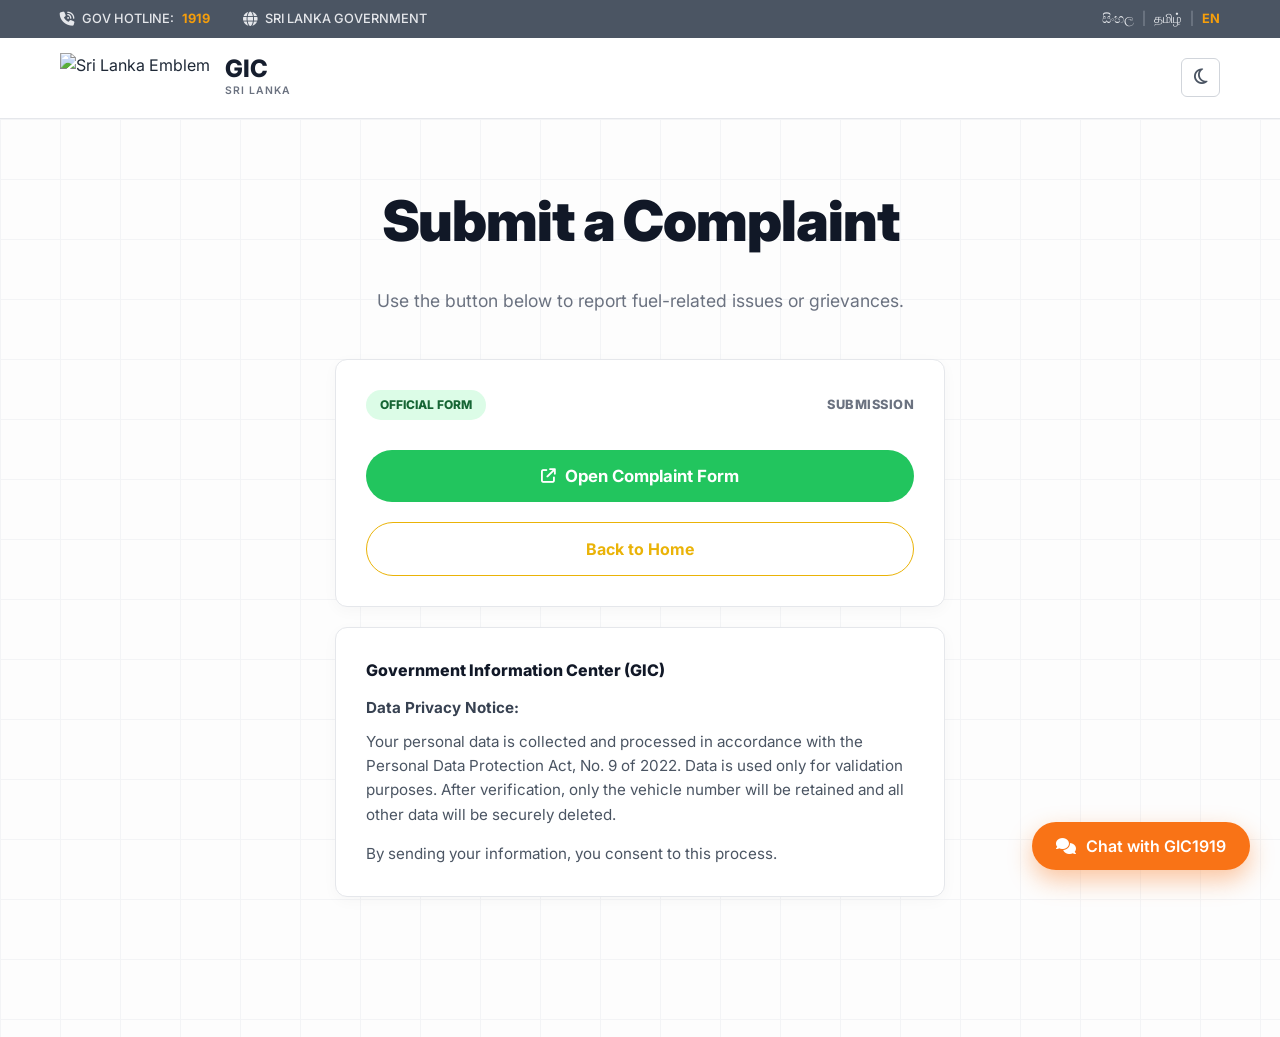
==== complaints.html @ 605a7561 "Initial commit" ====
<!DOCTYPE html>
<html lang="en">
<head>
    <meta charset="UTF-8">
    <meta name="viewport" content="width=device-width, initial-scale=1.0">
    <title>Submit a Complaint - GIC Sri Lanka</title>
    <link rel="stylesheet" href="styles.css">
    <!-- Google Fonts: Inter -->
    <link rel="preconnect" href="https://fonts.googleapis.com">
    <link rel="preconnect" href="https://fonts.gstatic.com" crossorigin>
    <link href="https://fonts.googleapis.com/css2?family=Inter:wght@400;500;600;700;800;900&display=swap" rel="stylesheet">
    <!-- Font Awesome for Icons -->
    <link rel="stylesheet" href="https://cdnjs.cloudflare.com/ajax/libs/font-awesome/6.4.0/css/all.min.css">
</head>
<body>
    <header>
        <div class="top-bar">
            <div class="container top-bar-inner">
                <div class="top-bar-left">
                    <span class="hotline-icon"><i class="fa-solid fa-phone-volume"></i></span>
                    <span class="hotline-text">GOV HOTLINE:</span>
                    <span class="hotline-number">1919</span>
                    <span class="globe-icon"><i class="fa-solid fa-globe"></i></span>
                    <span class="gov-text">SRI LANKA GOVERNMENT</span>
                </div>
                <div class="top-bar-right">
                    <a href="#" class="lang-link">සිංහල</a>
                    <span class="lang-divider">|</span>
                    <a href="#" class="lang-link">தமிழ்</a>
                    <span class="lang-divider">|</span>
                    <a href="#" class="lang-link active">EN</a>
                </div>
            </div>
        </div>
        <div class="logo-bar">
            <div class="container logo-bar-inner" style="display: flex; justify-content: space-between; align-items: center;">
                <div class="logo-container">
                    <img src="https://upload.wikimedia.org/wikipedia/commons/thumb/5/5f/Emblem_of_Sri_Lanka.svg/200px-Emblem_of_Sri_Lanka.svg.png" alt="Sri Lanka Emblem" class="emblem">
                    <div class="logo-text">
                        <h1>GIC</h1>
                        <p>SRI LANKA</p>
                    </div>
                </div>
                <div class="theme-toggle">
                    <button class="btn-icon-outline"><i class="fa-regular fa-moon"></i></button>
                </div>
            </div>
        </div>
    </header>

    <main class="main-content complaint-page-layout">
        <div class="container complaint-container">
            <div class="complaint-header text-center">
                <h2 class="faq-main-title" style="margin-bottom: 25px;">Submit a Complaint</h2>
                <p class="faq-subtitle" style="margin-bottom: 45px;">Use the button below to report fuel-related issues or grievances.</p>
            </div>

            <!-- Complaint Form Card -->
            <div class="complaint-card">
                <div class="complaint-card-header">
                    <span class="badge-official">Official Form</span>
                    <span class="badge-submission">SUBMISSION</span>
                </div>
                
                <button class="btn-open-form">
                    <i class="fa-solid fa-arrow-up-right-from-square" style="font-size: 0.9rem;"></i> Open Complaint Form
                </button>
                
                <a href="index.html" class="btn-back-home text-center">Back to Home</a>
            </div>

            <!-- Privacy Policy Card -->
            <div class="privacy-card">
                <h4 class="privacy-title">Government Information Center (GIC)</h4>
                <p class="privacy-subtitle">Data Privacy Notice:</p>
                <div class="privacy-content">
                    <p>Your personal data is collected and processed in accordance with the Personal Data Protection Act, No. 9 of 2022. Data is used only for validation purposes. After verification, only the vehicle number will be retained and all other data will be securely deleted.</p>
                    <p style="margin-top: 15px;">By sending your information, you consent to this process.</p>
                </div>
            </div>
        </div>
    </main>

    <div class="chat-float">
        <button class="btn-chat" onclick="openChat()">
            <i class="fa-solid fa-comments"></i> Chat with GIC1919
        </button>
    </div>

    <!-- Chat Modal -->
    <div class="chat-modal-overlay" id="chatModal">
        <div class="chat-modal">
            <div class="chat-modal-header">
                <button class="chat-modal-close" onclick="closeChat()"><i class="fa-solid fa-xmark"></i></button>
            </div>
            <div class="chat-modal-body text-center">
                <div class="chat-modal-logo">
                    <div class="gic-circle">
                        <span class="gic-1919">1919</span>
                    </div>
                </div>
                
                <h3 class="chat-modal-title">Please provide following details</h3>
                
                <form class="chat-form">
                    <input type="text" placeholder="Name" class="chat-input">
                    <input type="text" placeholder="Contact Number" class="chat-input">
                    <select class="chat-input" required>
                        <option value="" disabled selected>Select District</option>
                        <option value="colombo">Colombo</option>
                        <option value="gampaha">Gampaha</option>
                    </select>
                    
                    <button type="button" class="btn btn-orange btn-full chat-btn-join">JOIN</button>
                </form>
                
                <button class="btn-disclaimer">DISCLAIMER</button>
            </div>
        </div>
    </div>

    <script>
        function openChat() {
            document.getElementById('chatModal').classList.add('active');
        }
        function closeChat() {
            document.getElementById('chatModal').classList.remove('active');
        }
    </script>
</body>
</html>
---- styles.css ----
/* Base Styles and Resets */
:root {
    --primary-blue: #161e2e;
    --text-dark: #1f2937;
    --text-grey: #6b7280;
    --top-bar-bg: #4b5563; /* Slate grey */
    --top-bar-text: #e5e7eb;
    --yellow: #f59e0b;
    --yellow-hover: #d97706;
    --orange: #f97316;
    --orange-glow: rgba(249, 115, 22, 0.4);
    --border-color: #e5e7eb;
    --grid-bg: #fdfdfd;
    --grid-line: #f3f4f6;
    
    --card-yellow: #fef9c3;
    --card-yellow-border: #fcd34d;
    --card-brown-text: #92400e;
    --card-yellow-gradient: linear-gradient(135deg, #ffffff 0%, #fef3c7 100%);
    
    --blue-header: #3b82f6;
    --blue-header-dark: #2563eb;
    --table-stripe: #f9fafb;
    --blue-border: #bfdbfe;
    
    --font-main: 'Inter', sans-serif;
}

* {
    margin: 0;
    padding: 0;
    box-sizing: border-box;
}

body {
    font-family: var(--font-main);
    color: var(--text-dark);
    background-color: var(--grid-bg);
    line-height: 1.5;
    -webkit-font-smoothing: antialiased;
}

a {
    text-decoration: none;
    color: inherit;
}

ul {
    list-style: none;
}

.container {
    max-width: 1200px;
    margin: 0 auto;
    padding: 0 20px;
}

.text-center {
    text-align: center;
}

/* Header & Top Bar */
header {
    background-color: #fff;
    width: 100%;
}

.top-bar {
    background-color: var(--top-bar-bg);
    color: var(--top-bar-text);
    font-size: 0.8rem;
    font-weight: 500;
    padding: 8px 0;
}

.top-bar-inner {
    display: flex;
    justify-content: space-between;
    align-items: center;
}

.top-bar-left, .top-bar-right {
    display: flex;
    align-items: center;
    gap: 8px;
}

.hotline-icon {
    font-size: 0.9rem;
}

.hotline-number {
    color: var(--yellow);
    font-weight: 700;
    margin-right: 15px;
}

.globe-icon {
    font-size: 0.9rem;
    margin-left: 10px;
}

.lang-link {
    transition: color 0.2s;
}

.lang-link:hover {
    color: #fff;
}

.lang-divider {
    color: #9ca3af;
    font-weight: 300;
}

.lang-link.active {
    color: var(--yellow);
    font-weight: 700;
}

/* Logo Bar */
.logo-bar {
    border-bottom: 1px solid var(--border-color);
    padding: 15px 0;
    background: #fff;
}

.logo-container {
    display: flex;
    align-items: center;
    gap: 15px;
}

.emblem {
    height: 50px;
    width: auto;
}

.logo-text h1 {
    font-size: 1.5rem;
    font-weight: 800;
    color: var(--primary-blue);
    line-height: 1;
    margin-bottom: 2px;
}

.logo-text p {
    font-size: 0.65rem;
    font-weight: 600;
    color: var(--text-grey);
    letter-spacing: 1px;
}

/* Main Content & Grid Background */
.main-content {
    background-image: 
        linear-gradient(to right, var(--grid-line) 1px, transparent 1px),
        linear-gradient(to bottom, var(--grid-line) 1px, transparent 1px);
    background-size: 60px 60px;
    min-height: calc(100vh - 120px);
    padding-bottom: 80px;
}

/* Hero Section */
.hero-section {
    padding: 60px 20px 40px;
}

.status-indicator {
    display: flex;
    justify-content: center;
    margin-bottom: 20px;
}

.status-dot {
    width: 24px;
    height: 12px;
    background-color: #fff;
    border: 1px solid #e5e7eb;
    border-radius: 10px;
    position: relative;
    box-shadow: 0 1px 3px rgba(0,0,0,0.05);
}

.status-dot::after {
    content: '';
    position: absolute;
    width: 6px;
    height: 6px;
    background-color: #22c55e; /* green */
    border-radius: 50%;
    top: 50%;
    left: 50%;
    transform: translate(-50%, -50%);
}

.main-title {
    font-size: 3rem;
    font-weight: 900;
    color: #111827;
    margin-bottom: 15px;
    letter-spacing: -0.02em;
}

.subtitle {
    font-size: 1.1rem;
    color: var(--text-grey);
    margin-bottom: 40px;
    max-width: 600px;
    margin-left: auto;
    margin-right: auto;
}

.action-buttons {
    display: flex;
    justify-content: center;
    gap: 15px;
    margin-bottom: 40px;
}

.btn {
    padding: 12px 24px;
    border: none;
    border-radius: 6px;
    font-size: 0.95rem;
    font-weight: 700;
    cursor: pointer;
    display: inline-flex;
    align-items: center;
    gap: 8px;
    transition: all 0.2s;
    font-family: inherit;
}

.btn-orange {
    background-color: var(--orange);
    color: #fff;
    box-shadow: 0 4px 6px rgba(0,0,0,0.1);
}

.btn-orange:hover {
    background-color: #ea580c;
    transform: translateY(-1px);
}

.btn-glow {
    box-shadow: 0 10px 20px -5px var(--orange-glow), 0 0 15px 5px var(--orange-glow);
}

/* Sections Global */
.section-header {
    margin-bottom: 30px;
    display: flex;
    flex-direction: column;
    align-items: center;
}

.section-title {
    font-size: 1.05rem;
    font-weight: 800;
    color: #1e3a8a; /* Dark Blue */
    letter-spacing: 1px;
    text-transform: uppercase;
    margin-bottom: 8px;
}

.underline {
    height: 3px;
    width: 30px;
    border-radius: 2px;
}

.yellow-underline {
    background-color: var(--yellow);
}

.blue-underline {
    background-color: var(--blue-header);
}

/* Notices Cards Grid */
.notices-section {
    padding: 20px 0 60px;
}

.cards-grid-wrapper {
    position: relative;
    max-width: 100vw;
    overflow: hidden;
    -webkit-mask-image: linear-gradient(to right, transparent, black 15%, black 85%, transparent);
    mask-image: linear-gradient(to right, transparent, black 15%, black 85%, transparent);
}

.cards-grid {
    display: flex;
    gap: 20px;
    overflow-x: auto;
    scroll-snap-type: x mandatory;
    padding: 20px 40px;
    scroll-behavior: smooth;
    /* Hide scrollbar */
    -ms-overflow-style: none;  
    scrollbar-width: none;  
}

.cards-grid::-webkit-scrollbar {
    display: none;
}

.notice-card {
    flex: 0 0 calc(60% - 20px);
    scroll-snap-align: center;
    background: var(--card-yellow-gradient);
    border: 2px solid var(--card-yellow-border);
    border-radius: 12px;
    padding: 25px;
    box-shadow: 0 10px 25px -5px rgba(252, 211, 77, 0.4);
    min-height: 180px;
}

.card-title {
    color: var(--card-brown-text);
    font-size: 1.05rem;
    font-weight: 800;
    margin-bottom: 15px;
    display: flex;
    align-items: flex-start;
    gap: 10px;
    text-transform: uppercase;
}

.card-title i {
    color: var(--yellow);
    font-size: 1.1rem;
    margin-top: 2px;
}

.card-text {
    font-size: 0.95rem;
    color: #374151;
    line-height: 1.6;
}

.light-text {
    color: #6b7280;
    font-weight: 500;
}

/* Special Notices Tables Grid */
.special-notices-section {
    padding: 20px 0 80px;
}

.tables-grid-wrapper {
    position: relative;
    max-width: 100vw;
    overflow: hidden;
    -webkit-mask-image: linear-gradient(to right, transparent, black 10%, black 90%, transparent);
    mask-image: linear-gradient(to right, transparent, black 10%, black 90%, transparent);
}

.tables-grid {
    display: flex;
    gap: 30px;
    overflow-x: auto;
    scroll-snap-type: x mandatory;
    padding: 20px 40px;
    scroll-behavior: smooth;
    -ms-overflow-style: none;
    scrollbar-width: none;
}

.tables-grid::-webkit-scrollbar {
    display: none;
}

.table-card {
    flex: 0 0 calc(70% - 30px);
    scroll-snap-align: center;
    background-color: #ffffff;
    border-radius: 16px;
    overflow: hidden;
    box-shadow: 0 4px 25px rgba(0, 0, 0, 0.06);
    transition: transform 0.3s cubic-bezier(0.4, 0, 0.2, 1), box-shadow 0.3s cubic-bezier(0.4, 0, 0.2, 1);
}

.table-card:hover {
    transform: translateY(-4px);
    box-shadow: 0 12px 35px rgba(0, 0, 0, 0.1);
}

.border-blue {
    border: 1px solid var(--blue-border);
}

.light-grey-bg {
    background-color: #fafafa;
    border: 1px solid #f3f4f6;
}

.table-card-header {
    background: linear-gradient(135deg, var(--blue-header-dark) 0%, var(--blue-header) 100%);
    color: #fff;
    padding: 20px 24px;
}

.table-card-header h4 {
    font-size: 0.95rem;
    font-weight: 700;
    margin: 0;
    display: flex;
    align-items: center;
    gap: 10px;
    text-transform: uppercase;
}

.table-responsive {
    width: 100%;
    overflow-x: auto;
}

.data-table {
    width: 100%;
    border-collapse: collapse;
    text-align: left;
}

.data-table th, .data-table td {
    padding: 18px 24px;
    font-size: 0.95rem;
}

.data-table th {
    background-color: #1e3a8a; /* darker elegant blue */
    color: #f8fafc;
    font-weight: 700;
    text-transform: uppercase;
    font-size: 0.85rem;
    letter-spacing: 0.5px;
    border-bottom: 2px solid #3b82f6;
}

.data-table tr {
    transition: background-color 0.2s ease-in-out;
}

.data-table tr:hover td {
    background-color: #eff6ff !important;
}

.data-table tr.stripe td {
    background-color: var(--table-stripe);
}

.data-table td {
    color: #374151;
    font-weight: 500;
    border-bottom: 1px solid #e5e7eb;
}

/* Text Card Variant in Tables Grid */
.text-card-blue {
    background-color: #f4faff;
    border: 3px solid #3b82f6;
    padding: 30px;
    display: flex;
    flex-direction: column;
    gap: 15px;
}

.text-card-title {
    color: #2563eb;
    font-size: 1.05rem;
    font-weight: 800;
    text-transform: uppercase;
    display: flex;
    align-items: center;
    gap: 10px;
}

.text-card-title i {
    color: #9ca3af;
    font-size: 1.2rem;
}

.text-card-content p {
    color: #374151;
    font-size: 0.95rem;
    line-height: 1.6;
    margin-bottom: 16px;
    font-weight: 600;
}

.text-card-content p:last-child {
    margin-bottom: 0;
}

.text-card-content a, .text-card-content u {
    color: #1f2937;
    text-decoration: underline;
    text-decoration-thickness: 2px;
}

/* Floating Chat Button */
.chat-float {
    position: fixed;
    bottom: 30px;
    right: 30px;
    z-index: 100;
}

.btn-chat {
    background-color: var(--orange);
    color: #fff;
    border: none;
    border-radius: 30px;
    padding: 14px 24px;
    font-size: 1rem;
    font-weight: 600;
    cursor: pointer;
    box-shadow: 0 10px 25px rgba(249, 115, 22, 0.4);
    display: flex;
    align-items: center;
    gap: 10px;
    font-family: inherit;
    transition: transform 0.2s, box-shadow 0.2s;
}

.btn-chat:hover {
    transform: translateY(-2px);
    box-shadow: 0 15px 30px rgba(249, 115, 22, 0.5);
}

/* Responsive adjustments */
@media (max-width: 992px) {
    .notice-card {
        flex: 0 0 calc(85% - 20px);
    }
    .table-card {
        flex: 0 0 calc(90% - 30px);
    }
}

@media (max-width: 768px) {
    .main-title {
        font-size: 2.2rem;
    }
    
    .action-buttons {
        flex-direction: column;
        align-items: center;
    }
    
    .btn {
        width: 100%;
        max-width: 300px;
        justify-content: center;
    }
    
    .top-bar-inner {
        flex-direction: column;
        gap: 10px;
    }
}

/* -------------------------------------- */
/* Complaints Page Specific Styles        */
/* -------------------------------------- */

.complaint-page-layout {
    display: flex;
    flex-direction: column;
    align-items: center;
    padding-top: 60px;
}

.complaint-container {
    max-width: 650px;
    width: 100%;
}

.complaint-card {
    background-color: #ffffff;
    border-radius: 12px;
    padding: 30px;
    box-shadow: 0 4px 15px rgba(0,0,0,0.03);
    margin-bottom: 20px;
    display: flex;
    flex-direction: column;
    gap: 20px;
    border: 1px solid #e5e7eb;
}

.complaint-card-header {
    display: flex;
    justify-content: space-between;
    align-items: center;
    margin-bottom: 10px;
}

.badge-official {
    background-color: #dcfce7;
    color: #166534;
    padding: 6px 14px;
    border-radius: 50px;
    font-size: 0.75rem;
    font-weight: 800;
    text-transform: uppercase;
}

.badge-submission {
    color: #6b7280;
    font-size: 0.8rem;
    font-weight: 800;
    text-transform: uppercase;
    letter-spacing: 0.5px;
}

.btn-open-form {
    background-color: #22c55e;
    color: #ffffff;
    border: none;
    border-radius: 50px;
    padding: 16px;
    font-size: 1.05rem;
    font-weight: 700;
    cursor: pointer;
    display: flex;
    justify-content: center;
    align-items: center;
    gap: 10px;
    font-family: inherit;
    transition: background-color 0.2s;
}

.btn-open-form:hover {
    background-color: #16a34a;
}

.btn-back-home {
    background-color: #ffffff;
    color: #eab308; /* Soft golden orange */
    border: 1px solid #eab308;
    border-radius: 50px;
    padding: 14px;
    font-size: 1rem;
    font-weight: 700;
    cursor: pointer;
    font-family: inherit;
    text-decoration: none;
    transition: all 0.2s;
}

.btn-back-home:hover {
    background-color: #fefce8;
}

.privacy-card {
    background-color: #ffffff;
    border-radius: 12px;
    padding: 30px;
    box-shadow: 0 4px 15px rgba(0,0,0,0.03);
    border: 1px solid #e5e7eb;
    margin-bottom: 60px;
}

.privacy-title {
    font-size: 1rem;
    font-weight: 800;
    color: #111827;
    margin-bottom: 15px;
}

.privacy-subtitle {
    font-size: 0.95rem;
    font-weight: 700;
    color: #374151;
    margin-bottom: 10px;
}

.privacy-content {
    color: #4b5563;
    font-size: 0.95rem;
    line-height: 1.6;
}

/* -------------------------------------- */
/* Contact Page Specific Styles           */
/* -------------------------------------- */

.email-link {
    color: #1e3a8a;
    font-weight: 800;
    font-size: 1.1rem;
    text-decoration: underline;
    text-decoration-thickness: 2px;
}

.email-link:hover {
    color: #1e40af;
}

.contact-list {
    padding-left: 20px;
    margin-bottom: 15px;
}

.contact-list li {
    margin-bottom: 8px;
    color: #374151; /* Explicitly grey for the bullets */
}

.contact-list li strong {
    color: #1f2937;
}

/* -------------------------------------- */
/* Chat Modal Specific Styles             */
/* -------------------------------------- */

.chat-modal-overlay {
    position: fixed;
    top: 0;
    left: 0;
    width: 100%;
    height: 100%;
    background-color: rgba(0, 0, 0, 0.4);
    display: flex;
    justify-content: center;
    align-items: center;
    z-index: 1000;
    opacity: 0;
    visibility: hidden;
    transition: opacity 0.3s, visibility 0.3s;
}

.chat-modal-overlay.active {
    opacity: 1;
    visibility: visible;
}

.chat-modal {
    background-color: #ffffff;
    width: 100%;
    max-width: 400px;
    border-radius: 4px;
    box-shadow: 0 10px 25px rgba(0, 0, 0, 0.2);
    overflow: hidden;
    position: relative;
    transform: translateY(20px);
    transition: transform 0.3s;
}

.chat-modal-overlay.active .chat-modal {
    transform: translateY(0);
}

.chat-modal-header {
    background-color: #f97316; /* Orange hover equivalent */
    height: 40px;
    display: flex;
    justify-content: flex-end;
    align-items: center;
    padding: 0 15px;
}

.chat-modal-close {
    background: transparent;
    border: none;
    color: #431407; /* Dark reddish brown for X */
    font-size: 1.2rem;
    font-weight: 900;
    cursor: pointer;
}

.chat-modal-body {
    padding: 30px;
    background-color: #f8fafc;
}

.chat-modal-logo {
    display: flex;
    justify-content: center;
    margin-bottom: 25px;
}

.gic-circle {
    width: 90px;
    height: 90px;
    border-radius: 50%;
    background-color: #f97316;
    display: flex;
    justify-content: center;
    align-items: center;
    border: 4px solid #f97316;
}

.gic-circle::before {
    content: '';
    position: absolute;
    width: 82px;
    height: 82px;
    background-color: #ffffff;
    border-radius: 50%;
}

.gic-1919 {
    position: relative;
    font-size: 2.2rem;
    font-weight: 900;
    color: #000;
    z-index: 1;
    letter-spacing: -2px;
}

.chat-modal-title {
    color: #f97316;
    font-size: 1.15rem;
    font-weight: 500;
    margin-bottom: 20px;
}

.chat-form {
    display: flex;
    flex-direction: column;
    gap: 15px;
    margin-bottom: 30px;
}

.chat-input {
    width: 100%;
    padding: 12px 15px;
    border: 1px solid #d1d5db;
    border-radius: 4px;
    font-size: 1rem;
    font-family: inherit;
    color: #4b5563;
    background-color: #ffffff;
}

.chat-input::placeholder {
    color: #6b7280;
}

.chat-input:focus {
    outline: none;
    border-color: #f97316;
}

.chat-btn-join {
    padding: 14px;
    border-radius: 4px;
    font-size: 1rem;
    margin-top: 5px;
    box-shadow: 0 4px 6px rgba(249, 115, 22, 0.2);
}

.btn-disclaimer {
    background-color: #ffffff;
    border: 1px solid #e5e7eb;
    padding: 10px 20px;
    border-radius: 4px;
    color: #111827;
    font-size: 0.9rem;
    font-weight: 500;
    cursor: pointer;
    font-family: inherit;
    transition: background-color 0.2s;
}

.btn-disclaimer:hover {
    background-color: #f3f4f6;
}

/* -------------------------------------- */
/* Minimal Special Notices Section        */
/* -------------------------------------- */
.minimal-grid {
    display: grid;
    grid-template-columns: repeat(3, 1fr);
    gap: 40px;
    align-items: start;
}

@media (max-width: 992px) {
    .minimal-grid {
        grid-template-columns: 1fr;
        gap: 50px;
    }
}

.minimal-col {
    display: flex;
    flex-direction: column;
    gap: 15px;
}

.minimal-col-header {
    margin-bottom: 8px;
}

.minimal-col-header h4 {
    font-size: 0.85rem;
    font-weight: 800;
    color: #1f2937;
    line-height: 1.4;
    margin-top: 5px;
}

.minimal-table {
    width: 100%;
    border-collapse: collapse;
    font-size: 0.85rem;
}

.minimal-table th, .minimal-table td {
    padding: 6px 4px;
    vertical-align: top;
    line-height: 1.4;
}

.minimal-table th {
    font-weight: 800;
    color: #1f2937;
    text-align: center;
}

.minimal-table td {
    color: #4b5563;
    text-align: center;
}

.minimal-table td:first-child {
    text-align: left;
}

.minimal-text-content {
    font-size: 0.85rem;
    color: #4b5563;
    line-height: 1.6;
}

.minimal-text-content p {
    margin-bottom: 12px;
}

/* -------------------------------------- */
/* Styled Tables Section                  */
/* -------------------------------------- */

.table-card {
    background-color: #ffffff;
    border: 1px solid #e5e7eb;
    border-left: 5px solid #2563eb;
    border-radius: 12px;
    padding: 25px;
    box-shadow: 0 4px 6px rgba(0,0,0,0.02);
    display: flex;
    flex-direction: column;
    gap: 20px;
}

.table-card-title {
    display: flex;
    align-items: center;
    gap: 8px;
    color: #2563eb;
    font-size: 1.1rem;
    font-weight: 900;
    text-transform: uppercase;
}

.table-card-title i {
    color: #9ca3af;
    font-size: 1.2rem;
}

.styled-table-wrapper {
    width: 100%;
    overflow-x: auto;
}

.styled-table {
    width: 100%;
    border-collapse: collapse;
    border-radius: 6px;
    overflow: hidden;
    min-width: 600px;
}

.styled-table thead tr {
    background-color: #1d4ed8;
    color: #ffffff;
    text-align: left;
}

.styled-table th {
    padding: 14px 16px;
    font-size: 0.9rem;
    font-weight: 700;
    border-right: 1px solid rgba(255,255,255,0.2);
}

.styled-table th:last-child {
    border-right: none;
}

.styled-table tbody tr {
    background-color: #ffffff;
    border-bottom: 1px solid #f3f4f6;
}

.styled-table tbody tr:last-child {
    border-bottom: none;
}

.styled-table td {
    padding: 14px 16px;
    font-size: 0.9rem;
    color: #4b5563;
    font-weight: 600;
}

.styled-table td:first-child {
    color: #374151;
    font-weight: 700;
}

/* Master-Detail Tab System */
.special-notices-tabs {
    display: flex;
    justify-content: center;
    gap: 15px;
    margin-bottom: 30px;
    flex-wrap: wrap;
}

.notice-tab {
    background-color: #ffffff;
    border: 2px solid #e5e7eb;
    border-radius: 8px;
    padding: 12px 25px;
    font-size: 0.95rem;
    font-weight: 700;
    color: #4b5563;
    cursor: pointer;
    transition: all 0.2s ease;
    display: flex;
    align-items: center;
    gap: 8px;
}

.notice-tab:hover {
    border-color: #3b82f6;
    color: #3b82f6;
    background-color: #f8fafc;
}

.notice-tab.active {
    background-color: #2563eb;
    border-color: #2563eb;
    color: #ffffff;
    box-shadow: 0 4px 12px rgba(37, 99, 235, 0.3);
}

.notice-pane {
    display: none;
    animation: fadeSlideUp 0.3s ease-out;
}

.notice-pane.active {
    display: block;
}

@keyframes fadeSlideUp {
    from {
        opacity: 0;
        transform: translateY(15px);
    }
    to {
        opacity: 1;
        transform: translateY(0);
    }
}

/* -------------------------------------- */
/* Important Notice Modal                 */
/* -------------------------------------- */
.notice-modal-overlay {
    position: fixed;
    top: 0;
    left: 0;
    width: 100%;
    height: 100%;
    background-color: rgba(0, 0, 0, 0.6);
    display: flex;
    justify-content: center;
    align-items: center;
    z-index: 2000;
    opacity: 0;
    visibility: hidden;
    transition: opacity 0.3s, visibility 0.3s;
}

.notice-modal-overlay.active {
    opacity: 1;
    visibility: visible;
}

.notice-modal {
    background-color: #fefce8; /* pale yellow match */
    width: 100%;
    max-width: 600px;
    border-radius: 8px;
    box-shadow: 0 10px 30px rgba(0, 0, 0, 0.3);
    overflow: hidden;
    position: relative;
    transform: scale(0.95);
    transition: transform 0.3s;
    border: 2px solid #fde047;
    margin: 20px;
}

.notice-modal-overlay.active .notice-modal {
    transform: scale(1);
}

.notice-modal-header {
    display: flex;
    justify-content: flex-end;
    align-items: center;
    padding: 15px 20px 0;
}

.notice-modal-close {
    background: transparent;
    border: none;
    color: #854d0e;
    font-size: 1.5rem;
    cursor: pointer;
}

.notice-modal-body {
    padding: 10px 40px 40px;
    color: #431407;
}

.notice-modal-body .card-title {
    font-size: 1.3rem;
    margin-bottom: 20px;
    color: #854d0e;
}

.notice-modal-body .card-text {
    font-size: 1.05rem;
    line-height: 1.6;
}

/* -------------------------------------- */
/* FAQ Page Specific Styles               */
/* -------------------------------------- */

.faq-page-bg {
    background-color: #ffffff;
    background-image: none;
    padding-top: 40px;
}

.btn-icon-outline {
    background: transparent;
    border: 1px solid #d1d5db;
    border-radius: 6px;
    padding: 8px 12px;
    color: #4b5563;
    font-size: 1.1rem;
    cursor: pointer;
    transition: background-color 0.2s, color 0.2s;
}

.btn-icon-outline:hover {
    background-color: #f3f4f6;
    color: #111827;
}

.faq-container {
    max-width: 800px;
    margin: 0 auto;
}

.faq-header {
    margin-bottom: 40px;
}

.back-link {
    display: inline-flex;
    align-items: center;
    gap: 8px;
    color: #1a4d96;
    font-weight: 600;
    font-size: 0.95rem;
    margin-bottom: 25px;
}

.back-link:hover {
    text-decoration: underline;
}

.badge-pill {
    display: inline-flex;
    align-items: center;
    gap: 8px;
    padding: 6px 16px;
    border: 1px solid #e5e7eb;
    border-radius: 50px;
    font-size: 0.85rem;
    font-weight: 500;
    color: #4b5563;
    margin-bottom: 20px;
}

.dot-green {
    width: 8px;
    height: 8px;
    background-color: #22c55e;
    border-radius: 50%;
}

.faq-main-title {
    font-size: 3.5rem;
    font-weight: 900;
    color: #111827;
    margin-bottom: 15px;
    letter-spacing: -0.02em;
}

.faq-subtitle {
    font-size: 1.1rem;
    color: #6b7280;
    margin-bottom: 20px;
}

.faq-list {
    display: flex;
    flex-direction: column;
    gap: 16px;
    padding-bottom: 60px;
}

.faq-item {
    display: flex;
    justify-content: space-between;
    align-items: center;
    padding: 24px 30px;
    border: 1px solid #e5e7eb;
    border-radius: 12px;
    background-color: #ffffff;
    cursor: pointer;
    transition: box-shadow 0.2s, border-color 0.2s;
}

.faq-item:hover {
    border-color: #d1d5db;
    box-shadow: 0 4px 12px rgba(0,0,0,0.04);
}

.faq-text {
    font-size: 1rem;
    font-weight: 700;
    color: #1a365d;
    padding-right: 20px;
}

.faq-icon {
    color: #9ca3af;
    font-size: 0.9rem;
}
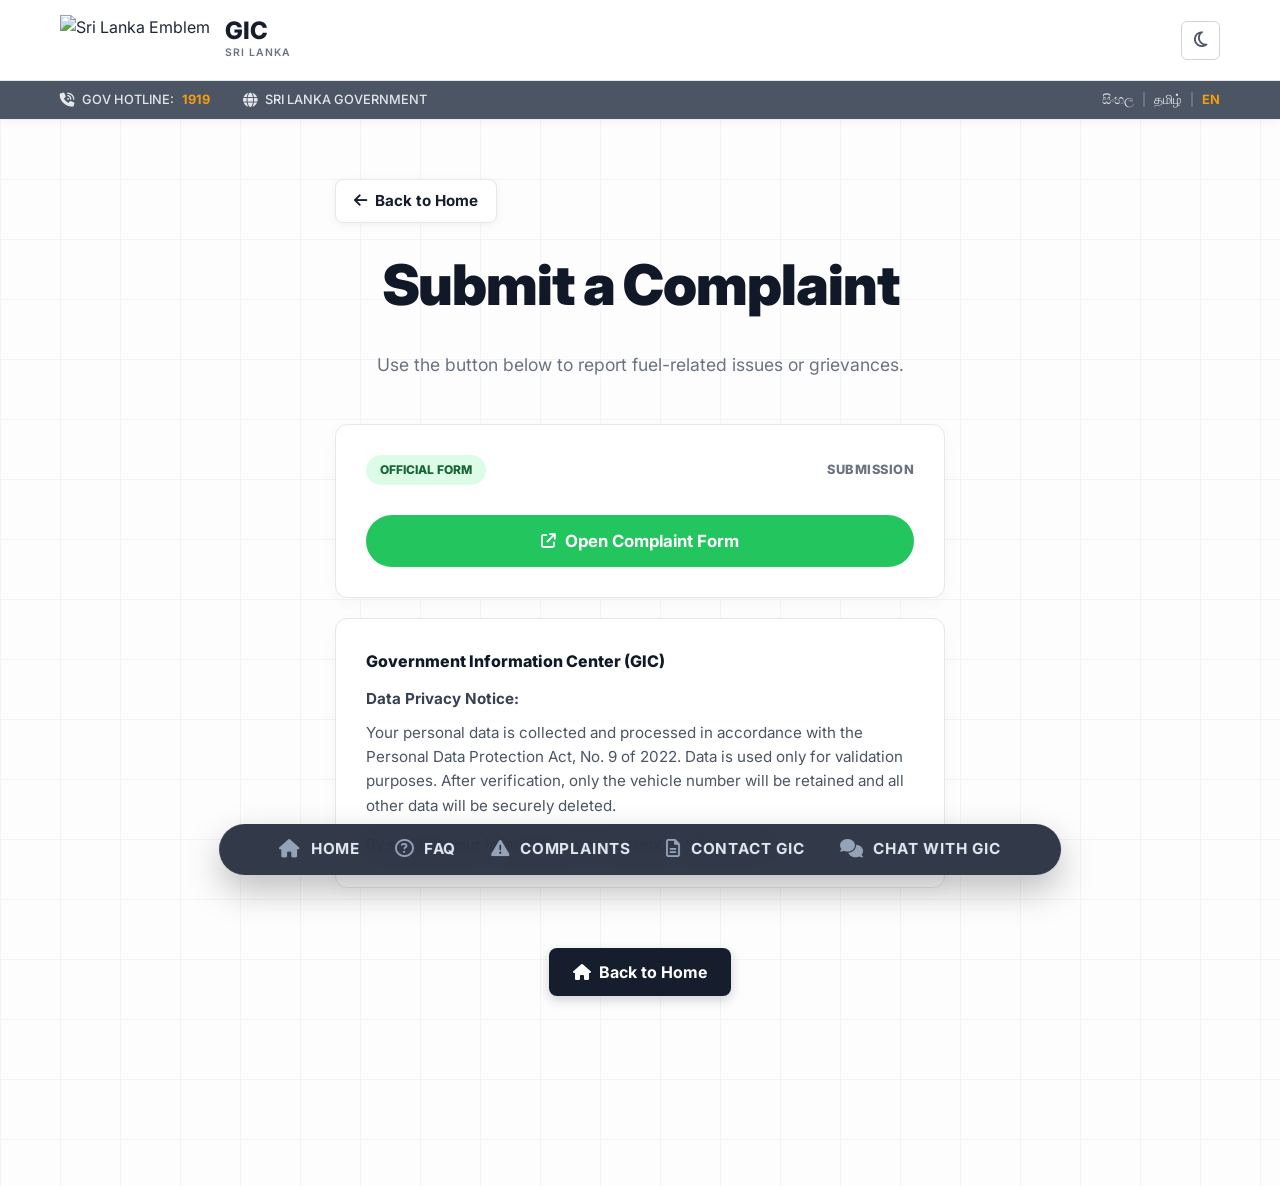
==== commit dcb9700c: "UI Updates: Sticky header/footer, Important Notice accordion, and FAQ answers." ====
--- a/complaints.html
+++ b/complaints.html
@@ -13,7 +13,21 @@
     <link rel="stylesheet" href="https://cdnjs.cloudflare.com/ajax/libs/font-awesome/6.4.0/css/all.min.css">
 </head>
 <body>
-    <header>
+    <header class="sticky-header">
+        <div class="logo-bar">
+            <div class="container logo-bar-inner" style="display: flex; justify-content: space-between; align-items: center;">
+                <div class="logo-container">
+                    <img src="https://upload.wikimedia.org/wikipedia/commons/thumb/5/5f/Emblem_of_Sri_Lanka.svg/200px-Emblem_of_Sri_Lanka.svg.png" alt="Sri Lanka Emblem" class="emblem">
+                    <div class="logo-text">
+                        <h1>GIC</h1>
+                        <p>SRI LANKA</p>
+                    </div>
+                </div>
+                <div class="theme-toggle">
+                    <button class="btn-icon-outline"><i class="fa-regular fa-moon"></i></button>
+                </div>
+            </div>
+        </div>
         <div class="top-bar">
             <div class="container top-bar-inner">
                 <div class="top-bar-left">
@@ -32,24 +46,11 @@
                 </div>
             </div>
         </div>
-        <div class="logo-bar">
-            <div class="container logo-bar-inner" style="display: flex; justify-content: space-between; align-items: center;">
-                <div class="logo-container">
-                    <img src="https://upload.wikimedia.org/wikipedia/commons/thumb/5/5f/Emblem_of_Sri_Lanka.svg/200px-Emblem_of_Sri_Lanka.svg.png" alt="Sri Lanka Emblem" class="emblem">
-                    <div class="logo-text">
-                        <h1>GIC</h1>
-                        <p>SRI LANKA</p>
-                    </div>
-                </div>
-                <div class="theme-toggle">
-                    <button class="btn-icon-outline"><i class="fa-regular fa-moon"></i></button>
-                </div>
-            </div>
-        </div>
     </header>
 
     <main class="main-content complaint-page-layout">
         <div class="container complaint-container">
+            <a href="index.html" class="btn-back-top"><i class="fa-solid fa-arrow-left"></i> Back to Home</a>
             <div class="complaint-header text-center">
                 <h2 class="faq-main-title" style="margin-bottom: 25px;">Submit a Complaint</h2>
                 <p class="faq-subtitle" style="margin-bottom: 45px;">Use the button below to report fuel-related issues or grievances.</p>
@@ -65,8 +66,6 @@
                 <button class="btn-open-form">
                     <i class="fa-solid fa-arrow-up-right-from-square" style="font-size: 0.9rem;"></i> Open Complaint Form
                 </button>
-                
-                <a href="index.html" class="btn-back-home text-center">Back to Home</a>
             </div>
 
             <!-- Privacy Policy Card -->
@@ -78,14 +77,14 @@
                     <p style="margin-top: 15px;">By sending your information, you consent to this process.</p>
                 </div>
             </div>
+
+            <div class="btn-back-bottom-container">
+                <a href="index.html" class="btn-back-bottom"><i class="fa-solid fa-house"></i> Back to Home</a>
+            </div>
         </div>
     </main>
 
-    <div class="chat-float">
-        <button class="btn-chat" onclick="openChat()">
-            <i class="fa-solid fa-comments"></i> Chat with GIC1919
-        </button>
-    </div>
+
 
     <!-- Chat Modal -->
     <div class="chat-modal-overlay" id="chatModal">
@@ -119,6 +118,16 @@
         </div>
     </div>
 
+    <footer class="sticky-footer">
+        <div class="container footer-inner">
+            <a href="index.html"><i class="fa-solid fa-house"></i> Home</a>
+            <a href="faq.html"><i class="fa-regular fa-circle-question"></i> FAQ</a>
+            <a href="complaints.html"><i class="fa-solid fa-triangle-exclamation"></i> Complaints</a>
+            <a href="contact.html"><i class="fa-regular fa-file-lines"></i> Contact GIC</a>
+            <a href="#" onclick="openChat(); return false;"><i class="fa-solid fa-comments"></i> Chat with GIC</a>
+        </div>
+    </footer>
+
     <script>
         function openChat() {
             document.getElementById('chatModal').classList.add('active');
--- a/styles.css
+++ b/styles.css
@@ -60,9 +60,25 @@
 }
 
 /* Header & Top Bar */
+.sticky-header {
+    position: sticky;
+    top: 0;
+    z-index: 1000;
+    background-color: #fff;
+    box-shadow: 0 2px 10px rgba(0,0,0,0.05);
+}
+
 header {
     background-color: #fff;
     width: 100%;
+}
+
+/* Adjust logo-bar and top-bar for new layout */
+.sticky-header .logo-bar {
+    border-bottom: none;
+}
+.sticky-header .top-bar {
+    border-top: 1px solid var(--border-color);
 }
 
 .top-bar {
@@ -158,7 +174,7 @@
         linear-gradient(to bottom, var(--grid-line) 1px, transparent 1px);
     background-size: 60px 60px;
     min-height: calc(100vh - 120px);
-    padding-bottom: 80px;
+    padding-bottom: 150px; /* extra padding for sticky footer */
 }
 
 /* Hero Section */
@@ -283,40 +299,111 @@
     padding: 20px 0 60px;
 }
 
-.cards-grid-wrapper {
-    position: relative;
-    max-width: 100vw;
+/* Important Notice Vertical Accordion */
+.important-notice-accordion-container {
+    max-width: 800px;
+    margin: 0 auto;
+    background: #ffffff;
+    border: 1px solid var(--border-color);
+    border-radius: 12px;
+    box-shadow: 0 4px 15px rgba(0,0,0,0.04);
+    height: 380px; 
+    overflow-y: auto; 
+    padding: 20px 25px;
+}
+
+.important-notice-accordion-container::-webkit-scrollbar {
+    width: 6px;
+}
+.important-notice-accordion-container::-webkit-scrollbar-track {
+    background: rgba(0, 0, 0, 0.03);
+    border-radius: 6px;
+}
+.important-notice-accordion-container::-webkit-scrollbar-thumb {
+    background: var(--yellow);
+    border-radius: 6px;
+}
+
+.accordion-item {
+    background: #ffffff;
+    border: 1px solid #e5e7eb;
+    border-radius: 8px;
+    margin-bottom: 12px;
+    transition: box-shadow 0.2s, transform 0.2s, border-color 0.2s;
     overflow: hidden;
-    -webkit-mask-image: linear-gradient(to right, transparent, black 15%, black 85%, transparent);
-    mask-image: linear-gradient(to right, transparent, black 15%, black 85%, transparent);
-}
-
-.cards-grid {
-    display: flex;
-    gap: 20px;
-    overflow-x: auto;
-    scroll-snap-type: x mandatory;
-    padding: 20px 40px;
-    scroll-behavior: smooth;
-    /* Hide scrollbar */
-    -ms-overflow-style: none;  
-    scrollbar-width: none;  
-}
-
-.cards-grid::-webkit-scrollbar {
-    display: none;
-}
-
-.notice-card {
-    flex: 0 0 calc(60% - 20px);
-    scroll-snap-align: center;
-    background: var(--card-yellow-gradient);
-    border: 2px solid var(--card-yellow-border);
-    border-radius: 12px;
-    padding: 25px;
-    box-shadow: 0 10px 25px -5px rgba(252, 211, 77, 0.4);
-    min-height: 180px;
-}
+}
+.accordion-item:last-child {
+    margin-bottom: 0;
+}
+.accordion-item:hover {
+    box-shadow: 0 6px 12px rgba(252, 211, 77, 0.15);
+    border-color: var(--card-yellow-border);
+    transform: translateY(-1px);
+}
+
+.accordion-header {
+    width: 100%;
+    text-align: left;
+    background: transparent;
+    border: none;
+    padding: 18px 20px;
+    display: flex;
+    justify-content: space-between;
+    align-items: center;
+    cursor: pointer;
+    transition: background-color 0.3s;
+}
+.accordion-header:hover {
+    background-color: #fefce8;
+}
+.accordion-header.active {
+    background-color: var(--card-yellow);
+}
+
+.accordion-title-container {
+    display: flex;
+    align-items: center;
+    gap: 12px;
+    width: calc(100% - 30px);
+}
+
+.accordion-title-icon {
+    color: var(--yellow);
+    font-size: 1.1rem;
+    min-width: 20px;
+}
+
+.accordion-header .notice-title {
+    margin-bottom: 0; 
+    font-size: 1.05rem;
+    font-weight: 700;
+    color: var(--card-brown-text);
+    line-height: 1.4;
+    text-transform: none;
+}
+
+.accordion-icon {
+    color: #9ca3af;
+    font-size: 1rem;
+    transition: transform 0.4s cubic-bezier(0.4, 0, 0.2, 1);
+    min-width: 15px;
+    text-align: right;
+}
+.accordion-header.active .accordion-icon {
+    transform: rotate(180deg);
+    color: var(--card-brown-text);
+}
+
+.accordion-content {
+    max-height: 0;
+    overflow: hidden;
+    transition: max-height 0.4s cubic-bezier(0.4, 0, 0.2, 1);
+    background-color: #fafafa;
+}
+
+.accordion-content .card-text {
+    padding: 15px 20px 20px 52px; 
+    margin: 0;}
 
 .card-title {
     color: var(--card-brown-text);
@@ -529,6 +616,156 @@
 .btn-chat:hover {
     transform: translateY(-2px);
     box-shadow: 0 15px 30px rgba(249, 115, 22, 0.5);
+}
+
+/* Sticky Footer Nav (Floating Pill) */
+.sticky-footer {
+    position: fixed;
+    bottom: 25px;
+    left: 50%;
+    transform: translateX(-50%);
+    width: max-content;
+    max-width: calc(100% - 40px);
+    background: rgba(15, 23, 42, 0.85); /* Slate 900 with transparency */
+    backdrop-filter: blur(16px);
+    -webkit-backdrop-filter: blur(16px);
+    color: #fff;
+    z-index: 1000;
+    padding: 14px 40px;
+    border-radius: 50px;
+    box-shadow: 0 15px 35px rgba(0,0,0,0.25), 0 0 0 1px rgba(255,255,255,0.1);
+    transition: transform 0.3s cubic-bezier(0.4, 0, 0.2, 1);
+}
+
+.sticky-footer:hover {
+    transform: translateX(-50%) translateY(-3px);
+    box-shadow: 0 20px 40px rgba(0,0,0,0.3), 0 0 0 1px rgba(255,255,255,0.15);
+}
+
+.footer-inner {
+    display: flex;
+    justify-content: center;
+    gap: 35px;
+    flex-wrap: nowrap;
+    align-items: center;
+}
+
+.footer-inner a {
+    color: #e2e8f0;
+    font-weight: 700;
+    font-size: 0.95rem;
+    transition: all 0.3s cubic-bezier(0.4, 0, 0.2, 1);
+    text-transform: uppercase;
+    letter-spacing: 0.8px;
+    display: flex;
+    align-items: center;
+    gap: 10px;
+    position: relative;
+}
+
+.footer-inner a i {
+    color: #94a3b8;
+    font-size: 1.15rem;
+    transition: color 0.3s;
+}
+
+.footer-inner a:hover {
+    color: #fff;
+}
+
+.footer-inner a:hover i {
+    color: var(--yellow);
+    transform: scale(1.1);
+}
+
+.footer-inner a::after {
+    content: '';
+    position: absolute;
+    bottom: -8px;
+    left: 50%;
+    transform: translateX(-50%);
+    width: 0;
+    height: 3px;
+    background-color: var(--yellow);
+    border-radius: 4px;
+    transition: width 0.3s cubic-bezier(0.4, 0, 0.2, 1);
+}
+
+.footer-inner a:hover::after {
+    width: 100%;
+}
+
+@media (max-width: 900px) {
+    .sticky-footer {
+        padding: 12px 25px;
+    }
+    .footer-inner {
+        gap: 20px;
+    }
+    .footer-inner a {
+        font-size: 0.85rem;
+    }
+}
+
+@media (max-width: 600px) {
+    .sticky-footer {
+        width: calc(100% - 30px);
+        bottom: 15px;
+        padding: 12px 15px;
+        border-radius: 16px; 
+    }
+    .footer-inner {
+        flex-wrap: wrap;
+        gap: 15px;
+    }
+    .footer-inner a::after {
+        display: none; 
+    }
+}
+
+/* Back to Home Buttons */
+.btn-back-top {
+    display: inline-flex;
+    align-items: center;
+    gap: 8px;
+    padding: 10px 18px;
+    background-color: #fff;
+    color: var(--primary-blue);
+    font-weight: 700;
+    font-size: 0.95rem;
+    border-radius: 8px;
+    box-shadow: 0 2px 10px rgba(0,0,0,0.05);
+    border: 1px solid var(--border-color);
+    transition: all 0.2s;
+    margin-bottom: 20px;
+}
+.btn-back-top:hover {
+    background-color: #f8fafc;
+    color: var(--blue-header-dark);
+    transform: translateY(-1px);
+}
+
+.btn-back-bottom-container {
+    text-align: center;
+    margin: 40px 0;
+}
+.btn-back-bottom {
+    display: inline-flex;
+    align-items: center;
+    gap: 8px;
+    padding: 12px 24px;
+    background-color: var(--primary-blue);
+    color: #fff;
+    font-weight: 700;
+    font-size: 1rem;
+    border-radius: 8px;
+    transition: all 0.2s;
+    box-shadow: 0 4px 12px rgba(22, 30, 46, 0.2);
+}
+.btn-back-bottom:hover {
+    background-color: var(--blue-header-dark);
+    transform: translateY(-2px);
+    box-shadow: 0 6px 15px rgba(37, 99, 235, 0.3);
 }
 
 /* Responsive adjustments */
@@ -853,6 +1090,8 @@
     font-size: 1rem;
     margin-top: 5px;
     box-shadow: 0 4px 6px rgba(249, 115, 22, 0.2);
+    justify-content: center;
+    width: 100%;
 }
 
 .btn-disclaimer {
@@ -1248,19 +1487,34 @@
 
 .faq-item {
     display: flex;
-    justify-content: space-between;
-    align-items: center;
-    padding: 24px 30px;
+    flex-direction: column;
     border: 1px solid #e5e7eb;
     border-radius: 12px;
     background-color: #ffffff;
-    cursor: pointer;
-    transition: box-shadow 0.2s, border-color 0.2s;
+    transition: box-shadow 0.2s, border-color 0.2s, transform 0.2s;
+    overflow: hidden;
+    margin-bottom: 16px;
 }
 
 .faq-item:hover {
     border-color: #d1d5db;
     box-shadow: 0 4px 12px rgba(0,0,0,0.04);
+}
+
+.faq-accordion-header {
+    display: flex;
+    justify-content: space-between;
+    align-items: center;
+    padding: 24px 30px;
+    background: transparent;
+    border: none;
+    width: 100%;
+    text-align: left;
+    cursor: pointer;
+}
+
+.faq-accordion-header:hover {
+    background-color: #f8fafc;
 }
 
 .faq-text {
@@ -1268,9 +1522,31 @@
     font-weight: 700;
     color: #1a365d;
     padding-right: 20px;
+    line-height: 1.5;
 }
 
 .faq-icon {
     color: #9ca3af;
     font-size: 0.9rem;
-}
+    transition: transform 0.4s cubic-bezier(0.4, 0, 0.2, 1);
+    min-width: 15px;
+    text-align: right;
+}
+
+.faq-accordion-header.active .faq-icon {
+    transform: rotate(180deg);
+}
+
+.faq-accordion-content {
+    max-height: 0;
+    overflow: hidden;
+    transition: max-height 0.4s cubic-bezier(0.4, 0, 0.2, 1);
+    background-color: #fafafa;
+}
+
+.faq-answer {
+    padding: 0 30px 24px 30px;
+    color: #4b5563;
+    line-height: 1.6;
+    margin: 0;
+}
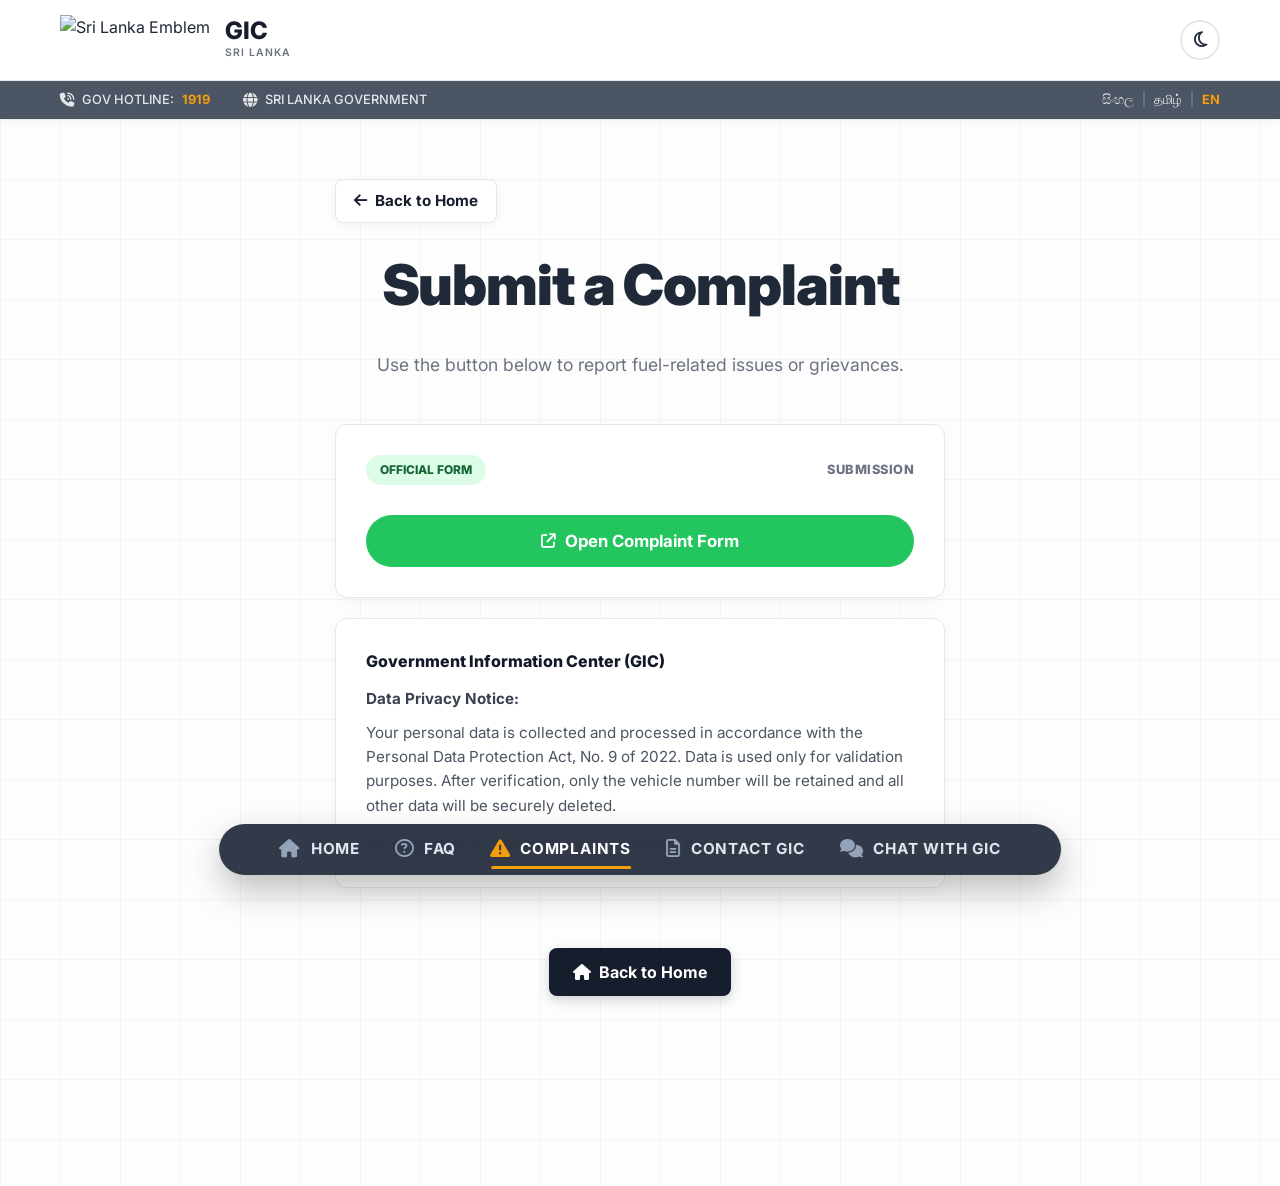
==== commit 94c57af3: "Feature: Integrated fully responsive global Dark Mode theme toggle tracking in Local Storage and rev" ====
--- a/complaints.html
+++ b/complaints.html
@@ -11,11 +11,16 @@
     <link href="https://fonts.googleapis.com/css2?family=Inter:wght@400;500;600;700;800;900&display=swap" rel="stylesheet">
     <!-- Font Awesome for Icons -->
     <link rel="stylesheet" href="https://cdnjs.cloudflare.com/ajax/libs/font-awesome/6.4.0/css/all.min.css">
+    <script>
+        // Prevent FOUC for dark mode
+        const savedTheme = localStorage.getItem('theme');
+        if (savedTheme) { document.documentElement.setAttribute('data-theme', savedTheme); }
+    </script>
 </head>
 <body>
     <header class="sticky-header">
         <div class="logo-bar">
-            <div class="container logo-bar-inner" style="display: flex; justify-content: space-between; align-items: center;">
+            <div class="container logo-bar-inner">
                 <div class="logo-container">
                     <img src="https://upload.wikimedia.org/wikipedia/commons/thumb/5/5f/Emblem_of_Sri_Lanka.svg/200px-Emblem_of_Sri_Lanka.svg.png" alt="Sri Lanka Emblem" class="emblem">
                     <div class="logo-text">
@@ -128,6 +133,8 @@
         </div>
     </footer>
 
+    <script src="swipe-nav.js"></script>
+    <script src="theme-toggle.js"></script>
     <script>
         function openChat() {
             document.getElementById('chatModal').classList.add('active');
--- a/styles.css
+++ b/styles.css
@@ -24,6 +24,39 @@
     --blue-border: #bfdbfe;
     
     --font-main: 'Inter', sans-serif;
+    
+    /* Variables that need explicit base colors to be overridden later */
+    --body-bg: var(--grid-bg);
+    --header-bg: #ffffff;
+    --logo-bar-bg: #ffffff;
+    --accordion-bg: #ffffff;
+    --card-bg: #ffffff;
+    --table-bg: #ffffff;
+}
+
+[data-theme="dark"] {
+    --primary-blue: #3b82f6;      /* Bright blue for contrast against dark */
+    --text-dark: #f9fafb;         /* Very Light Gray */
+    --text-grey: #d1d5db;         /* Lighter Gray for body text */
+    --top-bar-bg: #111827;        /* Very Dark Slate */
+    --border-color: #374151;      /* Dark Gray Border */
+    --grid-bg: #1f2937;           /* Main Dark Background */
+    --grid-line: #374151;         /* Subtle Grid Lines */
+    
+    --card-yellow: #2d3748;       /* Dark Mode Card Background */
+    --card-yellow-border: #4a5568; 
+    --card-brown-text: #e2e8f0;
+    --card-yellow-gradient: linear-gradient(135deg, #2d3748 0%, #1a202c 100%);
+    
+    --table-stripe: #374151;
+    --blue-border: #4b5563;
+    
+    --body-bg: #111827;           /* App Base Dark */
+    --header-bg: #1f2937;
+    --logo-bar-bg: #1f2937;
+    --accordion-bg: #1f2937;
+    --card-bg: #1f2937;
+    --table-bg: #1f2937;
 }
 
 * {
@@ -35,9 +68,15 @@
 body {
     font-family: var(--font-main);
     color: var(--text-dark);
-    background-color: var(--grid-bg);
+    background-color: var(--body-bg);
     line-height: 1.5;
     -webkit-font-smoothing: antialiased;
+    transition: background-color 0.3s ease, color 0.3s ease;
+}
+
+/* Base generic transitions for theme toggle */
+.logo-bar, .sticky-header, .faq-item, .notice-card, .table-card, .faq-accordion-header, .accordion-header, .accordion-content, .faq-accordion-content, .styled-table th, .styled-table td {
+    transition: background-color 0.3s ease, border-color 0.3s ease, color 0.3s ease, box-shadow 0.3s ease;
 }
 
 a {
@@ -64,12 +103,12 @@
     position: sticky;
     top: 0;
     z-index: 1000;
-    background-color: #fff;
+    background-color: var(--header-bg);
     box-shadow: 0 2px 10px rgba(0,0,0,0.05);
 }
 
 header {
-    background-color: #fff;
+    background-color: var(--header-bg);
     width: 100%;
 }
 
@@ -138,7 +177,13 @@
 .logo-bar {
     border-bottom: 1px solid var(--border-color);
     padding: 15px 0;
-    background: #fff;
+    background: var(--logo-bar-bg);
+}
+
+.logo-bar-inner {
+    display: flex;
+    justify-content: space-between;
+    align-items: center;
 }
 
 .logo-container {
@@ -165,6 +210,26 @@
     font-weight: 600;
     color: var(--text-grey);
     letter-spacing: 1px;
+}
+
+.theme-toggle .btn-icon-outline {
+    background: transparent;
+    border: 2px solid var(--border-color);
+    color: var(--text-dark);
+    border-radius: 50%;
+    width: 40px;
+    height: 40px;
+    display: flex;
+    align-items: center;
+    justify-content: center;
+    cursor: pointer;
+    font-size: 1.1rem;
+    transition: all 0.2s ease;
+}
+
+.theme-toggle .btn-icon-outline:hover {
+    background-color: var(--border-color);
+    color: var(--primary-blue);
 }
 
 /* Main Content & Grid Background */
@@ -303,7 +368,7 @@
 .important-notice-accordion-container {
     max-width: 800px;
     margin: 0 auto;
-    background: #ffffff;
+    background: var(--accordion-bg);
     border: 1px solid var(--border-color);
     border-radius: 12px;
     box-shadow: 0 4px 15px rgba(0,0,0,0.04);
@@ -325,8 +390,8 @@
 }
 
 .accordion-item {
-    background: #ffffff;
-    border: 1px solid #e5e7eb;
+    background: var(--accordion-bg);
+    border: 1px solid var(--border-color);
     border-radius: 8px;
     margin-bottom: 12px;
     transition: box-shadow 0.2s, transform 0.2s, border-color 0.2s;
@@ -464,7 +529,7 @@
 .table-card {
     flex: 0 0 calc(70% - 30px);
     scroll-snap-align: center;
-    background-color: #ffffff;
+    background-color: var(--table-bg);
     border-radius: 16px;
     overflow: hidden;
     box-shadow: 0 4px 25px rgba(0, 0, 0, 0.06);
@@ -669,11 +734,13 @@
     transition: color 0.3s;
 }
 
-.footer-inner a:hover {
+.footer-inner a:hover,
+.footer-inner a.active {
     color: #fff;
 }
 
-.footer-inner a:hover i {
+.footer-inner a:hover i,
+.footer-inner a.active i {
     color: var(--yellow);
     transform: scale(1.1);
 }
@@ -691,37 +758,12 @@
     transition: width 0.3s cubic-bezier(0.4, 0, 0.2, 1);
 }
 
-.footer-inner a:hover::after {
+.footer-inner a:hover::after,
+.footer-inner a.active::after {
     width: 100%;
 }
 
-@media (max-width: 900px) {
-    .sticky-footer {
-        padding: 12px 25px;
-    }
-    .footer-inner {
-        gap: 20px;
-    }
-    .footer-inner a {
-        font-size: 0.85rem;
-    }
-}
-
-@media (max-width: 600px) {
-    .sticky-footer {
-        width: calc(100% - 30px);
-        bottom: 15px;
-        padding: 12px 15px;
-        border-radius: 16px; 
-    }
-    .footer-inner {
-        flex-wrap: wrap;
-        gap: 15px;
-    }
-    .footer-inner a::after {
-        display: none; 
-    }
-}
+/* Note: Media queries moved to Responsive Section at bottom of file */
 
 /* Back to Home Buttons */
 .btn-back-top {
@@ -769,36 +811,7 @@
 }
 
 /* Responsive adjustments */
-@media (max-width: 992px) {
-    .notice-card {
-        flex: 0 0 calc(85% - 20px);
-    }
-    .table-card {
-        flex: 0 0 calc(90% - 30px);
-    }
-}
-
-@media (max-width: 768px) {
-    .main-title {
-        font-size: 2.2rem;
-    }
-    
-    .action-buttons {
-        flex-direction: column;
-        align-items: center;
-    }
-    
-    .btn {
-        width: 100%;
-        max-width: 300px;
-        justify-content: center;
-    }
-    
-    .top-bar-inner {
-        flex-direction: column;
-        gap: 10px;
-    }
-}
+/* Mobile adjustments moved to bottom */
 
 /* -------------------------------------- */
 /* Complaints Page Specific Styles        */
@@ -817,7 +830,7 @@
 }
 
 .complaint-card {
-    background-color: #ffffff;
+    background-color: var(--card-bg);
     border-radius: 12px;
     padding: 30px;
     box-shadow: 0 4px 15px rgba(0,0,0,0.03);
@@ -1245,8 +1258,8 @@
 }
 
 .styled-table tbody tr {
-    background-color: #ffffff;
-    border-bottom: 1px solid #f3f4f6;
+    background-color: var(--table-bg);
+    border-bottom: 1px solid var(--border-color);
 }
 
 .styled-table tbody tr:last-child {
@@ -1275,8 +1288,8 @@
 }
 
 .notice-tab {
-    background-color: #ffffff;
-    border: 2px solid #e5e7eb;
+    background-color: var(--card-bg);
+    border: 2px solid var(--border-color);
     border-radius: 8px;
     padding: 12px 25px;
     font-size: 0.95rem;
@@ -1467,7 +1480,7 @@
 .faq-main-title {
     font-size: 3.5rem;
     font-weight: 900;
-    color: #111827;
+    color: var(--text-dark);
     margin-bottom: 15px;
     letter-spacing: -0.02em;
 }
@@ -1488,9 +1501,9 @@
 .faq-item {
     display: flex;
     flex-direction: column;
-    border: 1px solid #e5e7eb;
+    border: 1px solid var(--border-color);
     border-radius: 12px;
-    background-color: #ffffff;
+    background-color: var(--accordion-bg);
     transition: box-shadow 0.2s, border-color 0.2s, transform 0.2s;
     overflow: hidden;
     margin-bottom: 16px;
@@ -1514,39 +1527,185 @@
 }
 
 .faq-accordion-header:hover {
-    background-color: #f8fafc;
-}
-
-.faq-text {
-    font-size: 1rem;
-    font-weight: 700;
-    color: #1a365d;
-    padding-right: 20px;
-    line-height: 1.5;
-}
-
-.faq-icon {
-    color: #9ca3af;
-    font-size: 0.9rem;
-    transition: transform 0.4s cubic-bezier(0.4, 0, 0.2, 1);
-    min-width: 15px;
-    text-align: right;
-}
-
-.faq-accordion-header.active .faq-icon {
-    transform: rotate(180deg);
+    background-color: var(--table-stripe);
 }
 
 .faq-accordion-content {
     max-height: 0;
     overflow: hidden;
     transition: max-height 0.4s cubic-bezier(0.4, 0, 0.2, 1);
-    background-color: #fafafa;
+    background-color: var(--table-stripe);
 }
 
 .faq-answer {
     padding: 0 30px 24px 30px;
-    color: #4b5563;
+    color: var(--text-grey);
     line-height: 1.6;
     margin: 0;
 }
+
+/* -------------------------------------- */
+/* Responsive Design Section              */
+/* -------------------------------------- */
+
+/* Tablet & Mobile (Standard: 992px) */
+@media (max-width: 992px) {
+    .container {
+        padding: 0 15px;
+    }
+    
+    .logo-bar-inner {
+        flex-direction: column;
+        gap: 15px;
+        text-align: center;
+    }
+    
+    .special-notices-tabs {
+        gap: 10px;
+    }
+    
+    .notice-tab {
+        padding: 10px 15px;
+        font-size: 0.85rem;
+    }
+}
+
+/* Small Tablet & Mobile (768px) */
+@media (max-width: 768px) {
+    .top-bar-inner {
+        flex-direction: column;
+        gap: 12px;
+        padding: 10px 0;
+    }
+    
+    .top-bar-left, .top-bar-right {
+        justify-content: center;
+        width: 100%;
+    }
+
+    .main-title {
+        font-size: 1.8rem;
+        line-height: 1.2;
+    }
+    
+    .subtitle {
+        font-size: 0.95rem;
+        margin-bottom: 25px;
+    }
+    
+    .action-buttons {
+        flex-direction: column;
+        gap: 12px;
+        width: 100%;
+    }
+    
+    .btn {
+        width: 100%;
+        max-width: none;
+        justify-content: center;
+        padding: 14px 20px;
+    }
+
+    .important-notice-accordion-container {
+        height: 350px;
+        padding: 15px;
+    }
+
+    .accordion-header {
+        padding: 15px;
+    }
+
+    .accordion-header .notice-title {
+        font-size: 0.95rem;
+    }
+
+    .accordion-content .card-text {
+        padding-left: 15px;
+        font-size: 0.9rem;
+    }
+    
+    .complaint-card-header {
+        flex-direction: column;
+        align-items: flex-start;
+        gap: 8px;
+    }
+
+    .faq-accordion-header {
+        padding: 20px;
+    }
+    
+    .faq-text {
+        font-size: 0.95rem;
+    }
+}
+
+/* Large Mobile (600px) */
+@media (max-width: 600px) {
+    .sticky-footer {
+        width: calc(100% - 30px);
+        bottom: 20px;
+        padding: 12px 15px;
+        border-radius: 16px;
+    }
+    
+    .footer-inner {
+        display: grid;
+        grid-template-columns: repeat(6, 1fr);
+        gap: 15px 5px;
+        justify-items: center;
+        width: 100%;
+    }
+    
+    .footer-inner a:nth-child(1) { grid-column: 1 / span 2; }
+    .footer-inner a:nth-child(2) { grid-column: 3 / span 2; }
+    .footer-inner a:nth-child(3) { grid-column: 5 / span 2; }
+    .footer-inner a:nth-child(4) { grid-column: 2 / span 2; grid-row: 2; }
+    .footer-inner a:nth-child(5) { grid-column: 4 / span 2; grid-row: 2; }
+    
+    .footer-inner a {
+        font-size: 0.75rem;
+        flex-direction: column;
+        gap: 6px;
+        text-align: center;
+    }
+    
+    .footer-inner a i {
+        font-size: 1.1rem;
+    }
+    
+    .footer-inner a::after {
+        display: none;
+    }
+
+    /* Floating Pill Hover on Mobile */
+    .sticky-footer:hover {
+        transform: translateX(-50%) translateY(0);
+    }
+}
+
+/* Very Small Devices (375px) */
+@media (max-width: 375px) {
+    .main-title {
+        font-size: 1.5rem;
+    }
+    
+    .logo-img {
+        height: 40px;
+    }
+    
+    .logo-text {
+        font-size: 1.1rem;
+    }
+    
+    .footer-inner {
+        gap: 10px;
+    }
+    
+    .footer-inner a {
+        font-size: 0.75rem;
+    }
+    
+    .footer-inner a i {
+        font-size: 1rem;
+    }
+}
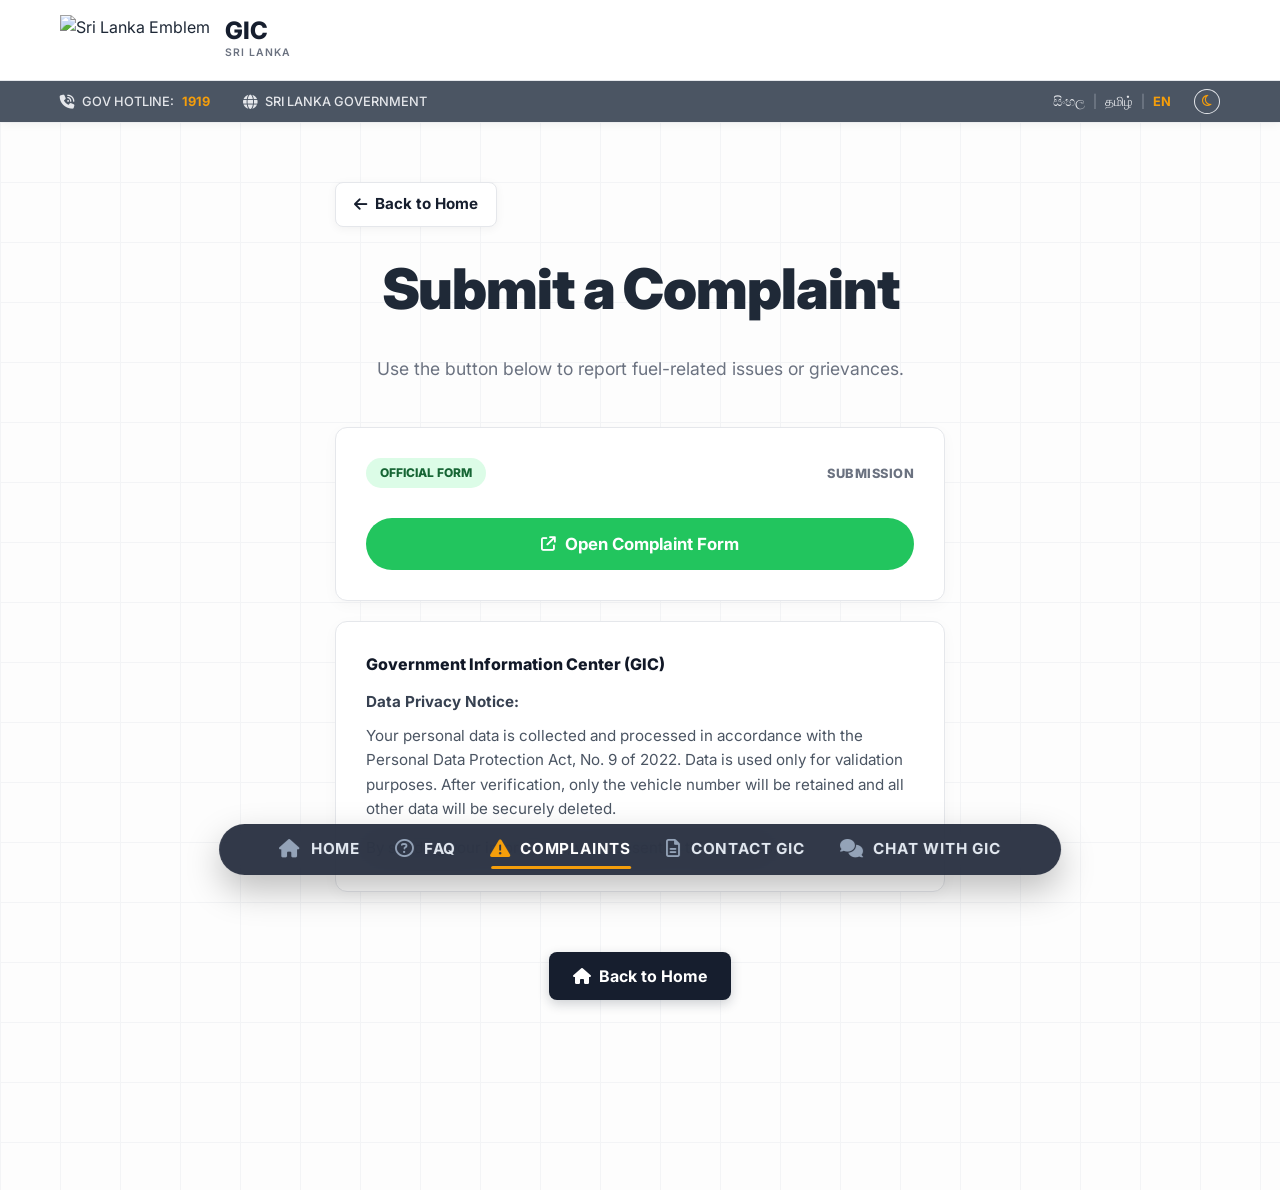
==== commit 1db79d23: "UI Tweaks: Relocated theme toggle button to the top bar language selector" ====
--- a/complaints.html
+++ b/complaints.html
@@ -28,9 +28,6 @@
                         <p>SRI LANKA</p>
                     </div>
                 </div>
-                <div class="theme-toggle">
-                    <button class="btn-icon-outline"><i class="fa-regular fa-moon"></i></button>
-                </div>
             </div>
         </div>
         <div class="top-bar">
@@ -48,6 +45,9 @@
                     <a href="#" class="lang-link">தமிழ்</a>
                     <span class="lang-divider">|</span>
                     <a href="#" class="lang-link active">EN</a>
+                    <div class="theme-toggle" style="margin-left: 15px;">
+                        <button class="btn-icon-outline top-bar-theme-btn"><i class="fa-regular fa-moon"></i></button>
+                    </div>
                 </div>
             </div>
         </div>
--- a/styles.css
+++ b/styles.css
@@ -214,22 +214,23 @@
 
 .theme-toggle .btn-icon-outline {
     background: transparent;
-    border: 2px solid var(--border-color);
-    color: var(--text-dark);
+    border: 1px solid var(--top-bar-text);
+    color: var(--yellow);
     border-radius: 50%;
-    width: 40px;
-    height: 40px;
+    width: 25px;
+    height: 25px;
     display: flex;
     align-items: center;
     justify-content: center;
     cursor: pointer;
-    font-size: 1.1rem;
+    font-size: 0.8rem;
     transition: all 0.2s ease;
 }
 
 .theme-toggle .btn-icon-outline:hover {
-    background-color: var(--border-color);
-    color: var(--primary-blue);
+    background-color: var(--yellow);
+    color: #111827;
+    border-color: var(--yellow);
 }
 
 /* Main Content & Grid Background */
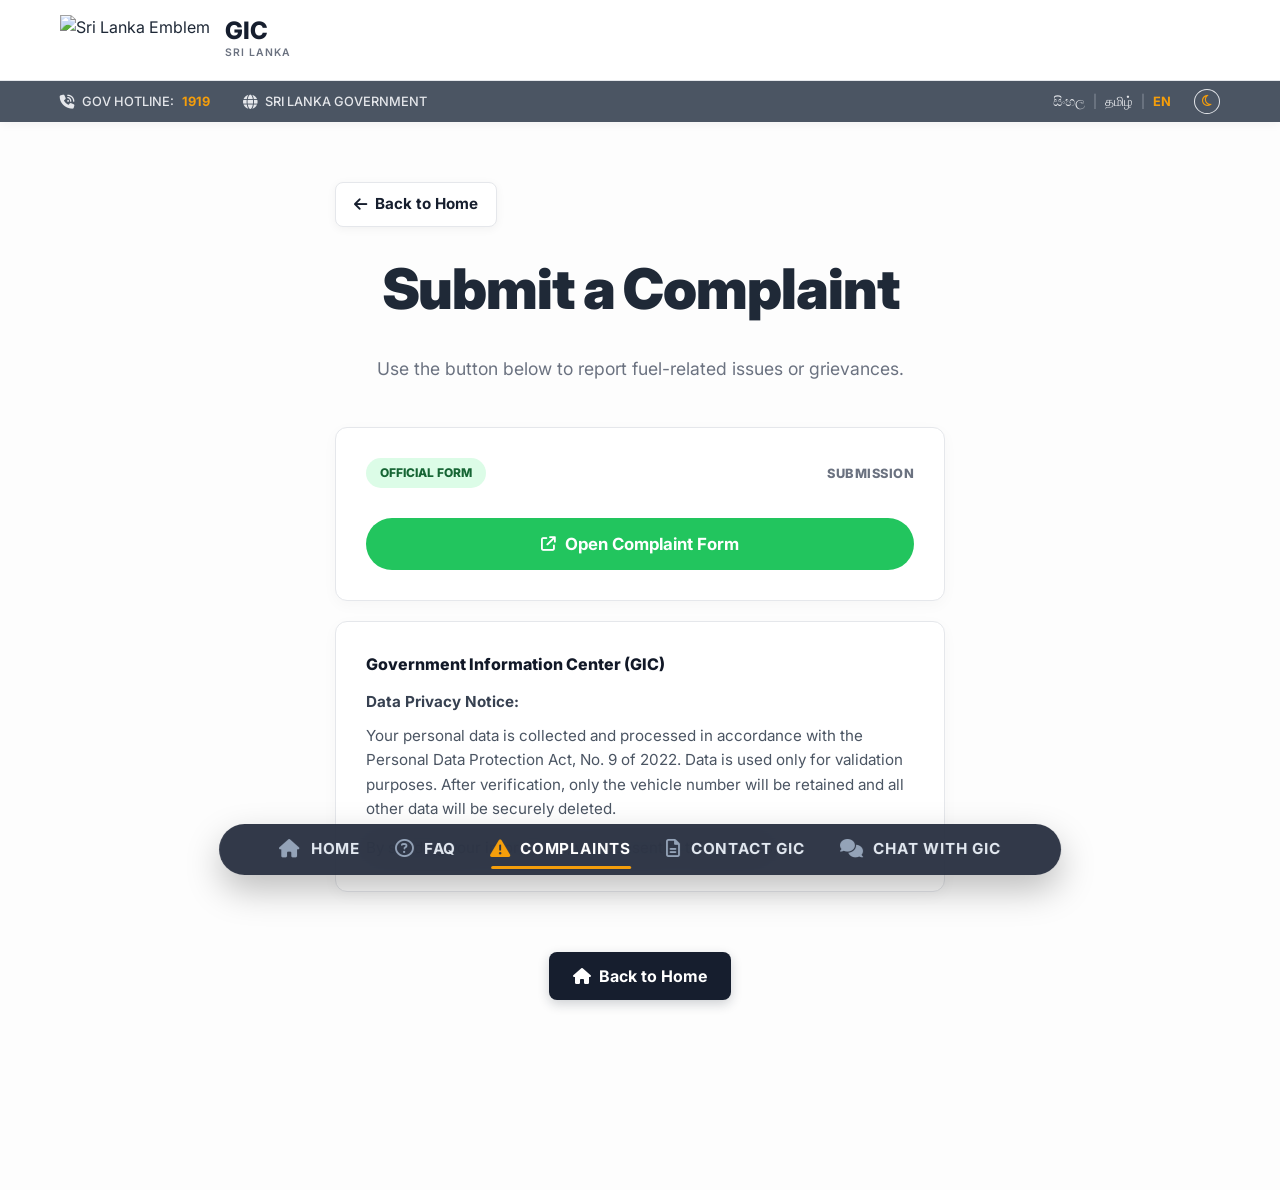
==== commit 93e5eae1: "Initial push: Fixed mobile responsive layout and added button navigation for Important and Special N" ====
--- a/complaints.html
+++ b/complaints.html
@@ -68,7 +68,7 @@
                     <span class="badge-submission">SUBMISSION</span>
                 </div>
                 
-                <button class="btn-open-form">
+                <button class="btn-open-form" onclick="window.open('https://docs.google.com/forms/d/e/1FAIpQLSc6dWvdi-DUBg1raRJhn8t_ev8KYdb9lkeXiao-K6puJvgZug/viewform', '_blank')">
                     <i class="fa-solid fa-arrow-up-right-from-square" style="font-size: 0.9rem;"></i> Open Complaint Form
                 </button>
             </div>
--- a/styles.css
+++ b/styles.css
@@ -233,12 +233,8 @@
     border-color: var(--yellow);
 }
 
-/* Main Content & Grid Background */
+/* Main Content */
 .main-content {
-    background-image: 
-        linear-gradient(to right, var(--grid-line) 1px, transparent 1px),
-        linear-gradient(to bottom, var(--grid-line) 1px, transparent 1px);
-    background-size: 60px 60px;
     min-height: calc(100vh - 120px);
     padding-bottom: 150px; /* extra padding for sticky footer */
 }
@@ -246,6 +242,20 @@
 /* Hero Section */
 .hero-section {
     padding: 60px 20px 40px;
+    position: relative;
+    background-image: 
+        linear-gradient(rgba(253, 253, 253, 0.50), rgba(253, 253, 253, 0.85)), 
+        url('fuel-pump-image.jpg');
+    background-size: 100%;
+    background-position: center;
+    background-attachment: fixed;
+    background-repeat: no-repeat;
+}
+
+[data-theme="dark"] .hero-section {
+    background-image: 
+        linear-gradient(rgba(31, 41, 55, 0.50), rgba(31, 41, 55, 0.85)), 
+        url('fuel-pump-image.jpg');
 }
 
 .status-indicator {
@@ -1643,30 +1653,26 @@
 /* Large Mobile (600px) */
 @media (max-width: 600px) {
     .sticky-footer {
-        width: calc(100% - 30px);
-        bottom: 20px;
-        padding: 12px 15px;
+        width: calc(100% - 16px);
+        bottom: 16px;
+        padding: 10px 4px;
         border-radius: 16px;
     }
     
     .footer-inner {
-        display: grid;
-        grid-template-columns: repeat(6, 1fr);
-        gap: 15px 5px;
-        justify-items: center;
+        display: flex;
+        justify-content: space-around;
+        align-items: flex-start;
+        gap: 2px;
         width: 100%;
     }
     
-    .footer-inner a:nth-child(1) { grid-column: 1 / span 2; }
-    .footer-inner a:nth-child(2) { grid-column: 3 / span 2; }
-    .footer-inner a:nth-child(3) { grid-column: 5 / span 2; }
-    .footer-inner a:nth-child(4) { grid-column: 2 / span 2; grid-row: 2; }
-    .footer-inner a:nth-child(5) { grid-column: 4 / span 2; grid-row: 2; }
-    
     .footer-inner a {
-        font-size: 0.75rem;
+        flex: 1;
+        font-size: 0.6rem;
+        letter-spacing: 0;
         flex-direction: column;
-        gap: 6px;
+        gap: 5px;
         text-align: center;
     }
     
@@ -1699,14 +1705,14 @@
     }
     
     .footer-inner {
-        gap: 10px;
+        gap: 2px;
     }
     
     .footer-inner a {
-        font-size: 0.75rem;
+        font-size: 0.55rem;
     }
     
     .footer-inner a i {
-        font-size: 1rem;
-    }
-}
+        font-size: 0.95rem;
+    }
+}
